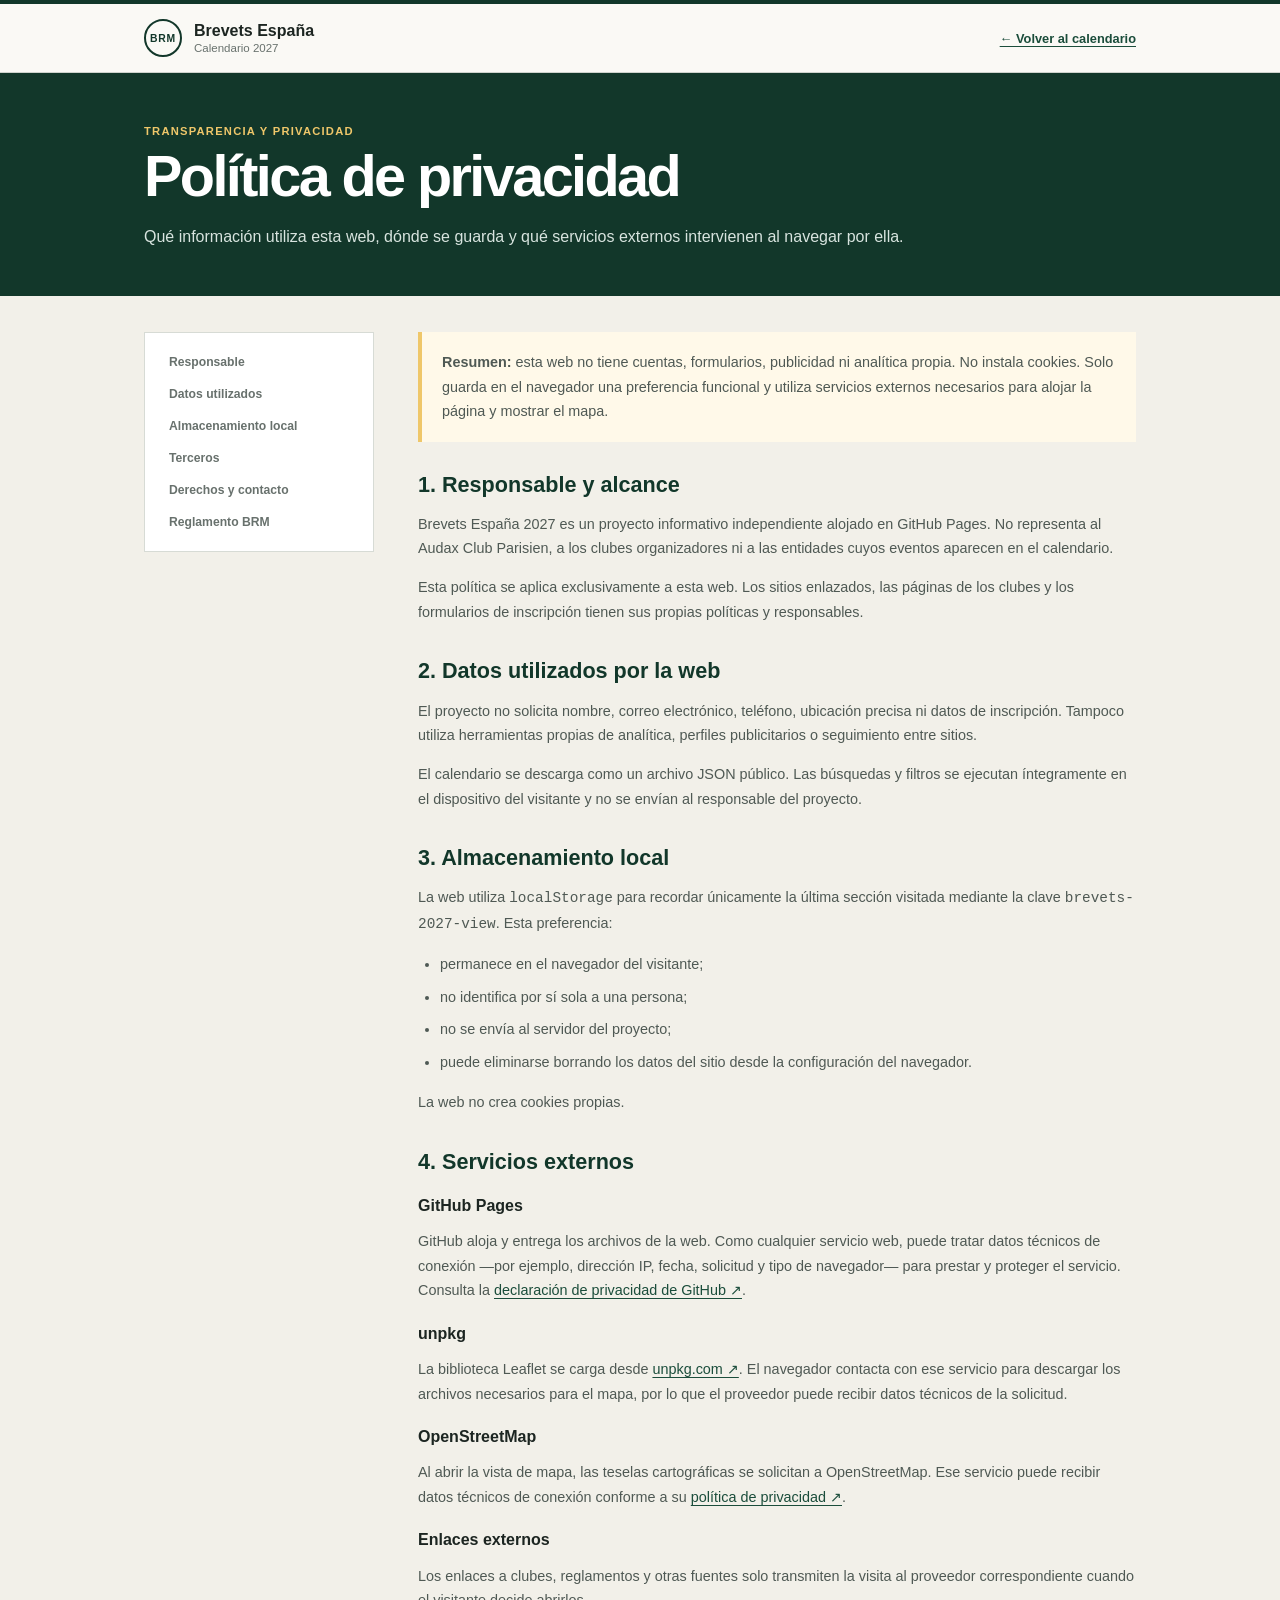
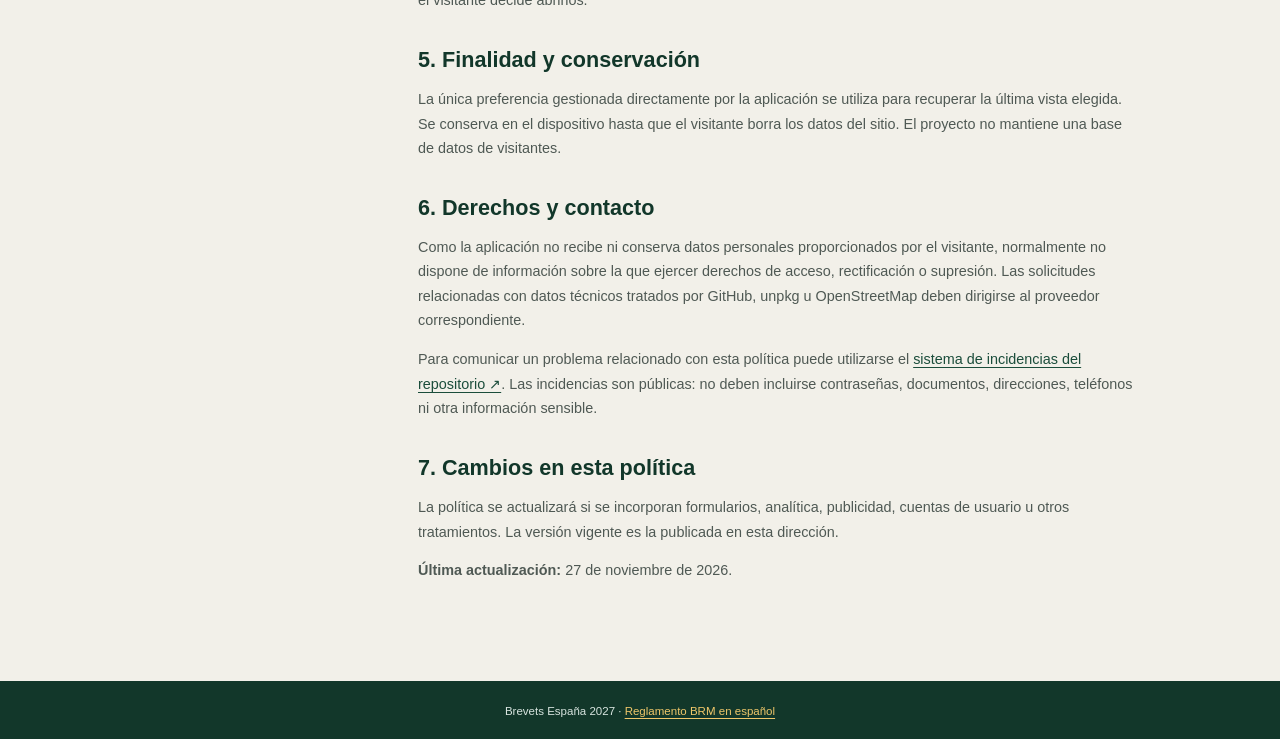
==== web/privacidad.html @ 48f94414 "Add BRM rules and privacy policy" ====
<!doctype html>
<html lang="es">
  <head>
    <meta charset="UTF-8" />
    <meta name="viewport" content="width=device-width, initial-scale=1.0" />
    <meta name="theme-color" content="#12372a" />
    <meta name="description" content="Política de privacidad de Brevets España 2027" />
    <title>Política de privacidad · Brevets España 2027</title>
    <link rel="stylesheet" href="./legal.css" />
  </head>
  <body>
    <header class="legal-header"><div class="legal-header-inner"><a class="brand" href="./index.html"><span class="brand-mark">BRM</span><span><strong>Brevets España</strong><small>Calendario 2027</small></span></a><a class="back-link" href="./index.html">← Volver al calendario</a></div></header>
    <main>
      <section class="legal-hero"><div class="legal-hero-inner"><p class="eyebrow">Transparencia y privacidad</p><h1>Política de privacidad</h1><p>Qué información utiliza esta web, dónde se guarda y qué servicios externos intervienen al navegar por ella.</p></div></section>
      <div class="legal-layout">
        <nav class="legal-nav" aria-label="Contenido"><a href="#responsable">Responsable</a><a href="#datos">Datos utilizados</a><a href="#local">Almacenamiento local</a><a href="#terceros">Terceros</a><a href="#derechos">Derechos y contacto</a><a href="./reglamento.html">Reglamento BRM</a></nav>
        <article class="legal-content">
          <p class="notice"><strong>Resumen:</strong> esta web no tiene cuentas, formularios, publicidad ni analítica propia. No instala cookies. Solo guarda en el navegador una preferencia funcional y utiliza servicios externos necesarios para alojar la página y mostrar el mapa.</p>

          <section id="responsable"><h2>1. Responsable y alcance</h2><p>Brevets España 2027 es un proyecto informativo independiente alojado en GitHub Pages. No representa al Audax Club Parisien, a los clubes organizadores ni a las entidades cuyos eventos aparecen en el calendario.</p><p>Esta política se aplica exclusivamente a esta web. Los sitios enlazados, las páginas de los clubes y los formularios de inscripción tienen sus propias políticas y responsables.</p></section>

          <section id="datos"><h2>2. Datos utilizados por la web</h2><p>El proyecto no solicita nombre, correo electrónico, teléfono, ubicación precisa ni datos de inscripción. Tampoco utiliza herramientas propias de analítica, perfiles publicitarios o seguimiento entre sitios.</p><p>El calendario se descarga como un archivo JSON público. Las búsquedas y filtros se ejecutan íntegramente en el dispositivo del visitante y no se envían al responsable del proyecto.</p></section>

          <section id="local"><h2>3. Almacenamiento local</h2><p>La web utiliza <code>localStorage</code> para recordar únicamente la última sección visitada mediante la clave <code>brevets-2027-view</code>. Esta preferencia:</p><ul><li>permanece en el navegador del visitante;</li><li>no identifica por sí sola a una persona;</li><li>no se envía al servidor del proyecto;</li><li>puede eliminarse borrando los datos del sitio desde la configuración del navegador.</li></ul><p>La web no crea cookies propias.</p></section>

          <section id="terceros"><h2>4. Servicios externos</h2><h3>GitHub Pages</h3><p>GitHub aloja y entrega los archivos de la web. Como cualquier servicio web, puede tratar datos técnicos de conexión —por ejemplo, dirección IP, fecha, solicitud y tipo de navegador— para prestar y proteger el servicio. Consulta la <a href="https://docs.github.com/es/site-policy/privacy-policies/github-general-privacy-statement" target="_blank" rel="noopener noreferrer">declaración de privacidad de GitHub ↗</a>.</p><h3>unpkg</h3><p>La biblioteca Leaflet se carga desde <a href="https://unpkg.com/" target="_blank" rel="noopener noreferrer">unpkg.com ↗</a>. El navegador contacta con ese servicio para descargar los archivos necesarios para el mapa, por lo que el proveedor puede recibir datos técnicos de la solicitud.</p><h3>OpenStreetMap</h3><p>Al abrir la vista de mapa, las teselas cartográficas se solicitan a OpenStreetMap. Ese servicio puede recibir datos técnicos de conexión conforme a su <a href="https://osmfoundation.org/wiki/Privacy_Policy" target="_blank" rel="noopener noreferrer">política de privacidad ↗</a>.</p><h3>Enlaces externos</h3><p>Los enlaces a clubes, reglamentos y otras fuentes solo transmiten la visita al proveedor correspondiente cuando el visitante decide abrirlos.</p></section>

          <section id="base"><h2>5. Finalidad y conservación</h2><p>La única preferencia gestionada directamente por la aplicación se utiliza para recuperar la última vista elegida. Se conserva en el dispositivo hasta que el visitante borra los datos del sitio. El proyecto no mantiene una base de datos de visitantes.</p></section>

          <section id="derechos"><h2>6. Derechos y contacto</h2><p>Como la aplicación no recibe ni conserva datos personales proporcionados por el visitante, normalmente no dispone de información sobre la que ejercer derechos de acceso, rectificación o supresión. Las solicitudes relacionadas con datos técnicos tratados por GitHub, unpkg u OpenStreetMap deben dirigirse al proveedor correspondiente.</p><p>Para comunicar un problema relacionado con esta política puede utilizarse el <a href="https://github.com/bydr09/brevets_spain/issues" target="_blank" rel="noopener noreferrer">sistema de incidencias del repositorio ↗</a>. Las incidencias son públicas: no deben incluirse contraseñas, documentos, direcciones, teléfonos ni otra información sensible.</p></section>

          <section id="cambios"><h2>7. Cambios en esta política</h2><p>La política se actualizará si se incorporan formularios, analítica, publicidad, cuentas de usuario u otros tratamientos. La versión vigente es la publicada en esta dirección.</p><p><strong>Última actualización:</strong> 27 de noviembre de 2026.</p></section>
        </article>
      </div>
    </main>
    <footer class="legal-footer">Brevets España 2027 · <a href="./reglamento.html">Reglamento BRM en español</a></footer>
  </body>
</html>
---- web/legal.css ----
:root {
  color-scheme: light;
  --forest: #12372a;
  --forest-2: #1b4d3b;
  --paper: #f2f0e9;
  --surface: #ffffff;
  --ink: #1c2521;
  --muted: #68716d;
  --line: #d7dbd5;
  --gold: #efc76a;
  font-family: Arial, Helvetica, sans-serif;
  font-synthesis: none;
}

* { box-sizing: border-box; }
html { scroll-behavior: smooth; }
body { margin: 0; color: var(--ink); background: var(--paper); }
a { color: var(--forest-2); text-underline-offset: 3px; }
.legal-header { border-top: 4px solid var(--forest); border-bottom: 1px solid #cfd3cd; background: #faf9f5; }
.legal-header-inner { display: flex; align-items: center; justify-content: space-between; gap: 20px; max-width: 1040px; min-height: 68px; margin: 0 auto; padding: 10px 24px; }
.brand { display: flex; align-items: center; gap: 12px; color: var(--ink); text-decoration: none; }
.brand-mark { display: grid; place-items: center; width: 38px; height: 38px; border: 2px solid var(--forest); border-radius: 50%; color: var(--forest); font-size: .65rem; font-weight: 800; letter-spacing: .07em; }
.brand strong, .brand small { display: block; }
.brand small { margin-top: 2px; color: var(--muted); font-size: .72rem; }
.back-link { font-size: .8rem; font-weight: 800; }
.legal-hero { color: white; background: var(--forest); }
.legal-hero-inner { max-width: 1040px; margin: 0 auto; padding: 52px 24px 46px; }
.eyebrow { margin: 0 0 10px; color: var(--gold); font-size: .7rem; font-weight: 800; letter-spacing: .11em; text-transform: uppercase; }
.legal-hero h1 { max-width: 780px; margin: 0; font-size: clamp(2rem, 5vw, 3.6rem); line-height: 1.02; letter-spacing: -.045em; }
.legal-hero p:last-child { max-width: 760px; margin: 18px 0 0; color: #d8e4df; line-height: 1.65; }
.legal-layout { display: grid; grid-template-columns: 230px minmax(0, 1fr); gap: 44px; max-width: 1040px; margin: 0 auto; padding: 36px 24px 64px; }
.legal-nav { position: sticky; top: 24px; align-self: start; display: grid; gap: 2px; padding: 14px; border: 1px solid var(--line); background: var(--surface); }
.legal-nav a { padding: 8px 10px; color: var(--muted); text-decoration: none; font-size: .76rem; font-weight: 700; }
.legal-nav a:hover { color: var(--forest); background: #edf1eb; }
.legal-content { min-width: 0; }
.notice { margin: 0 0 30px; padding: 18px 20px; border-left: 4px solid var(--gold); background: #fff9e9; font-size: .86rem; line-height: 1.6; }
.legal-content section { margin: 0 0 34px; scroll-margin-top: 24px; }
.legal-content h2 { margin: 0 0 13px; color: var(--forest); font-size: 1.35rem; }
.legal-content h3 { margin: 22px 0 8px; font-size: 1rem; }
.legal-content p, .legal-content li { color: #4f5954; font-size: .9rem; line-height: 1.7; }
.legal-content ul, .legal-content ol { padding-left: 22px; }
.legal-content li + li { margin-top: 8px; }
.rule-list { display: grid; gap: 10px; padding: 0; list-style: none; counter-reset: rules; }
.rule-list li { position: relative; margin: 0; padding: 17px 18px 17px 58px; border: 1px solid var(--line); background: var(--surface); counter-increment: rules; }
.rule-list li::before { content: counter(rules, decimal-leading-zero); position: absolute; left: 18px; top: 18px; color: var(--forest); font-size: .75rem; font-weight: 900; }
.rule-list strong { color: var(--ink); }
.time-table { width: 100%; border-collapse: collapse; background: var(--surface); }
.time-table th, .time-table td { padding: 12px 14px; border: 1px solid var(--line); text-align: left; }
.time-table th { color: white; background: var(--forest); font-size: .75rem; }
.time-table td { font-size: .86rem; }
.source-card { padding: 20px; border: 1px solid var(--line); background: var(--surface); }
.source-card p { margin: 0 0 12px; }
.source-links { display: flex; flex-wrap: wrap; gap: 10px; }
.source-links a { padding: 10px 13px; color: white; background: var(--forest); text-decoration: none; font-size: .76rem; font-weight: 800; }
.source-links a.secondary { border: 1px solid var(--forest); color: var(--forest); background: transparent; }
.legal-footer { padding: 24px; color: #d8e4df; background: var(--forest); text-align: center; font-size: .72rem; }
.legal-footer a { color: var(--gold); }

@media (max-width: 760px) {
  .legal-header-inner { align-items: flex-start; flex-direction: column; }
  .legal-layout { grid-template-columns: 1fr; gap: 24px; }
  .legal-nav { position: static; grid-template-columns: repeat(2, 1fr); }
  .rule-list li { padding-left: 50px; }
  .time-table { display: block; overflow-x: auto; }
}
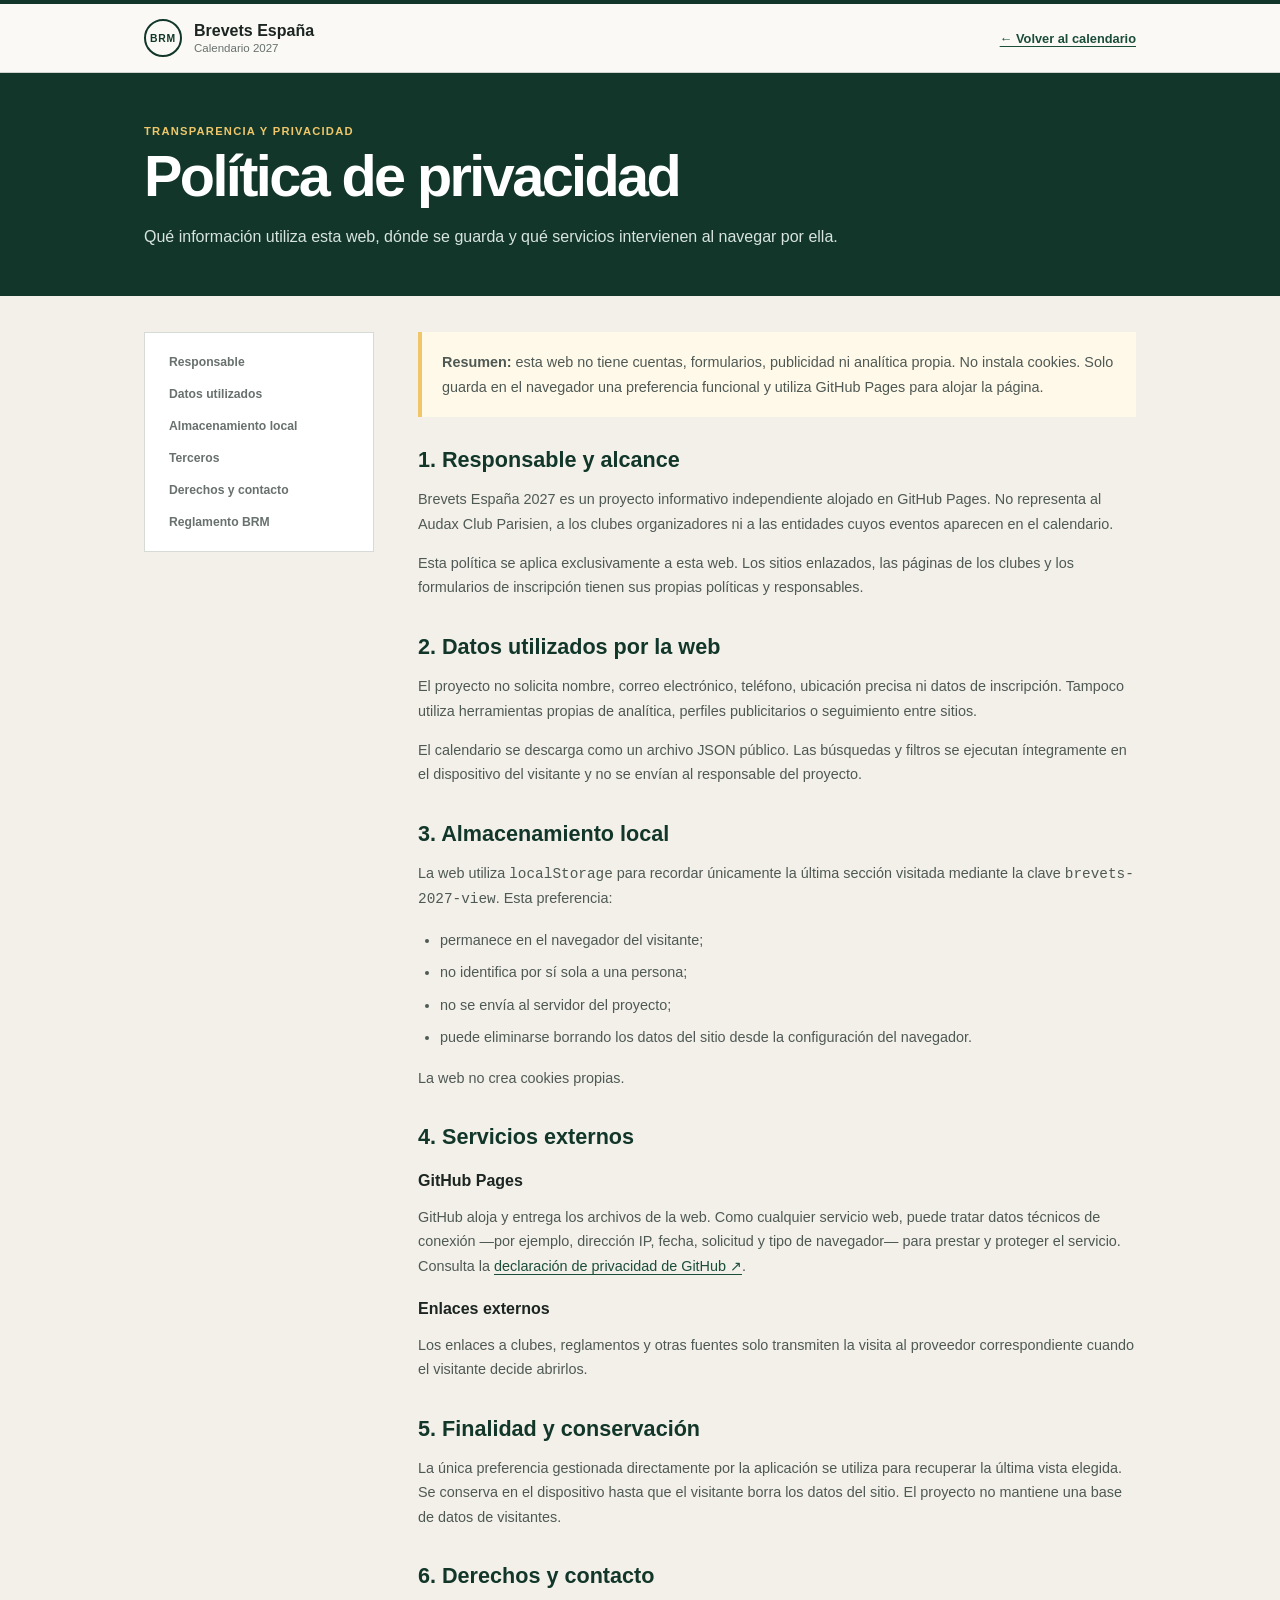
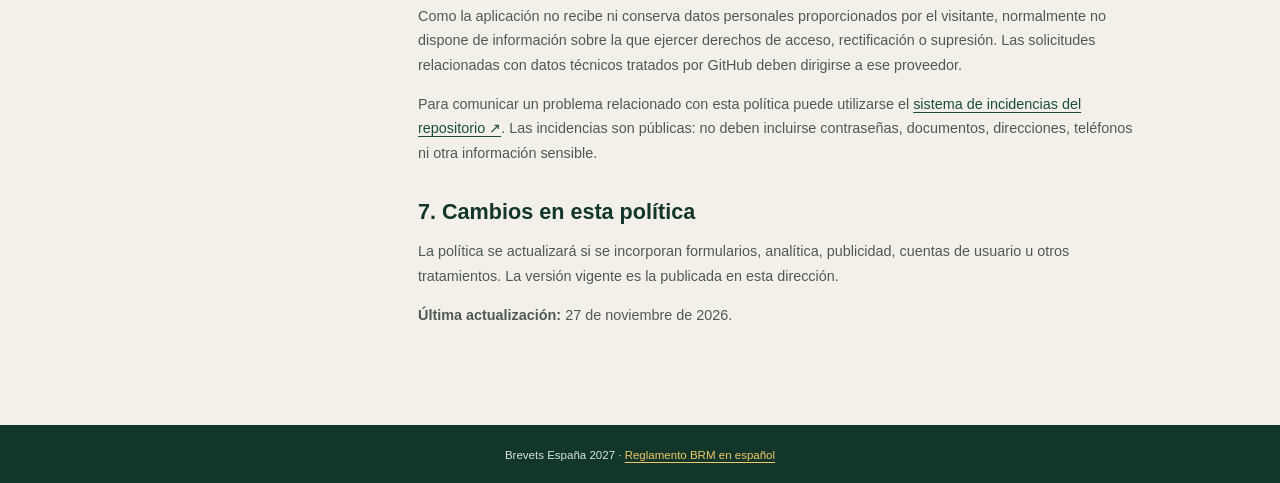
==== commit ef672eb9: "Simplify navigation and add club contacts" ====
--- a/web/privacidad.html
+++ b/web/privacidad.html
@@ -11,11 +11,11 @@
   <body>
     <header class="legal-header"><div class="legal-header-inner"><a class="brand" href="./index.html"><span class="brand-mark">BRM</span><span><strong>Brevets España</strong><small>Calendario 2027</small></span></a><a class="back-link" href="./index.html">← Volver al calendario</a></div></header>
     <main>
-      <section class="legal-hero"><div class="legal-hero-inner"><p class="eyebrow">Transparencia y privacidad</p><h1>Política de privacidad</h1><p>Qué información utiliza esta web, dónde se guarda y qué servicios externos intervienen al navegar por ella.</p></div></section>
+      <section class="legal-hero"><div class="legal-hero-inner"><p class="eyebrow">Transparencia y privacidad</p><h1>Política de privacidad</h1><p>Qué información utiliza esta web, dónde se guarda y qué servicios intervienen al navegar por ella.</p></div></section>
       <div class="legal-layout">
         <nav class="legal-nav" aria-label="Contenido"><a href="#responsable">Responsable</a><a href="#datos">Datos utilizados</a><a href="#local">Almacenamiento local</a><a href="#terceros">Terceros</a><a href="#derechos">Derechos y contacto</a><a href="./reglamento.html">Reglamento BRM</a></nav>
         <article class="legal-content">
-          <p class="notice"><strong>Resumen:</strong> esta web no tiene cuentas, formularios, publicidad ni analítica propia. No instala cookies. Solo guarda en el navegador una preferencia funcional y utiliza servicios externos necesarios para alojar la página y mostrar el mapa.</p>
+          <p class="notice"><strong>Resumen:</strong> esta web no tiene cuentas, formularios, publicidad ni analítica propia. No instala cookies. Solo guarda en el navegador una preferencia funcional y utiliza GitHub Pages para alojar la página.</p>
 
           <section id="responsable"><h2>1. Responsable y alcance</h2><p>Brevets España 2027 es un proyecto informativo independiente alojado en GitHub Pages. No representa al Audax Club Parisien, a los clubes organizadores ni a las entidades cuyos eventos aparecen en el calendario.</p><p>Esta política se aplica exclusivamente a esta web. Los sitios enlazados, las páginas de los clubes y los formularios de inscripción tienen sus propias políticas y responsables.</p></section>
 
@@ -23,11 +23,11 @@
 
           <section id="local"><h2>3. Almacenamiento local</h2><p>La web utiliza <code>localStorage</code> para recordar únicamente la última sección visitada mediante la clave <code>brevets-2027-view</code>. Esta preferencia:</p><ul><li>permanece en el navegador del visitante;</li><li>no identifica por sí sola a una persona;</li><li>no se envía al servidor del proyecto;</li><li>puede eliminarse borrando los datos del sitio desde la configuración del navegador.</li></ul><p>La web no crea cookies propias.</p></section>
 
-          <section id="terceros"><h2>4. Servicios externos</h2><h3>GitHub Pages</h3><p>GitHub aloja y entrega los archivos de la web. Como cualquier servicio web, puede tratar datos técnicos de conexión —por ejemplo, dirección IP, fecha, solicitud y tipo de navegador— para prestar y proteger el servicio. Consulta la <a href="https://docs.github.com/es/site-policy/privacy-policies/github-general-privacy-statement" target="_blank" rel="noopener noreferrer">declaración de privacidad de GitHub ↗</a>.</p><h3>unpkg</h3><p>La biblioteca Leaflet se carga desde <a href="https://unpkg.com/" target="_blank" rel="noopener noreferrer">unpkg.com ↗</a>. El navegador contacta con ese servicio para descargar los archivos necesarios para el mapa, por lo que el proveedor puede recibir datos técnicos de la solicitud.</p><h3>OpenStreetMap</h3><p>Al abrir la vista de mapa, las teselas cartográficas se solicitan a OpenStreetMap. Ese servicio puede recibir datos técnicos de conexión conforme a su <a href="https://osmfoundation.org/wiki/Privacy_Policy" target="_blank" rel="noopener noreferrer">política de privacidad ↗</a>.</p><h3>Enlaces externos</h3><p>Los enlaces a clubes, reglamentos y otras fuentes solo transmiten la visita al proveedor correspondiente cuando el visitante decide abrirlos.</p></section>
+          <section id="terceros"><h2>4. Servicios externos</h2><h3>GitHub Pages</h3><p>GitHub aloja y entrega los archivos de la web. Como cualquier servicio web, puede tratar datos técnicos de conexión —por ejemplo, dirección IP, fecha, solicitud y tipo de navegador— para prestar y proteger el servicio. Consulta la <a href="https://docs.github.com/es/site-policy/privacy-policies/github-general-privacy-statement" target="_blank" rel="noopener noreferrer">declaración de privacidad de GitHub ↗</a>.</p><h3>Enlaces externos</h3><p>Los enlaces a clubes, reglamentos y otras fuentes solo transmiten la visita al proveedor correspondiente cuando el visitante decide abrirlos.</p></section>
 
           <section id="base"><h2>5. Finalidad y conservación</h2><p>La única preferencia gestionada directamente por la aplicación se utiliza para recuperar la última vista elegida. Se conserva en el dispositivo hasta que el visitante borra los datos del sitio. El proyecto no mantiene una base de datos de visitantes.</p></section>
 
-          <section id="derechos"><h2>6. Derechos y contacto</h2><p>Como la aplicación no recibe ni conserva datos personales proporcionados por el visitante, normalmente no dispone de información sobre la que ejercer derechos de acceso, rectificación o supresión. Las solicitudes relacionadas con datos técnicos tratados por GitHub, unpkg u OpenStreetMap deben dirigirse al proveedor correspondiente.</p><p>Para comunicar un problema relacionado con esta política puede utilizarse el <a href="https://github.com/bydr09/brevets_spain/issues" target="_blank" rel="noopener noreferrer">sistema de incidencias del repositorio ↗</a>. Las incidencias son públicas: no deben incluirse contraseñas, documentos, direcciones, teléfonos ni otra información sensible.</p></section>
+          <section id="derechos"><h2>6. Derechos y contacto</h2><p>Como la aplicación no recibe ni conserva datos personales proporcionados por el visitante, normalmente no dispone de información sobre la que ejercer derechos de acceso, rectificación o supresión. Las solicitudes relacionadas con datos técnicos tratados por GitHub deben dirigirse a ese proveedor.</p><p>Para comunicar un problema relacionado con esta política puede utilizarse el <a href="https://github.com/bydr09/brevets_spain/issues" target="_blank" rel="noopener noreferrer">sistema de incidencias del repositorio ↗</a>. Las incidencias son públicas: no deben incluirse contraseñas, documentos, direcciones, teléfonos ni otra información sensible.</p></section>
 
           <section id="cambios"><h2>7. Cambios en esta política</h2><p>La política se actualizará si se incorporan formularios, analítica, publicidad, cuentas de usuario u otros tratamientos. La versión vigente es la publicada en esta dirección.</p><p><strong>Última actualización:</strong> 27 de noviembre de 2026.</p></section>
         </article>
